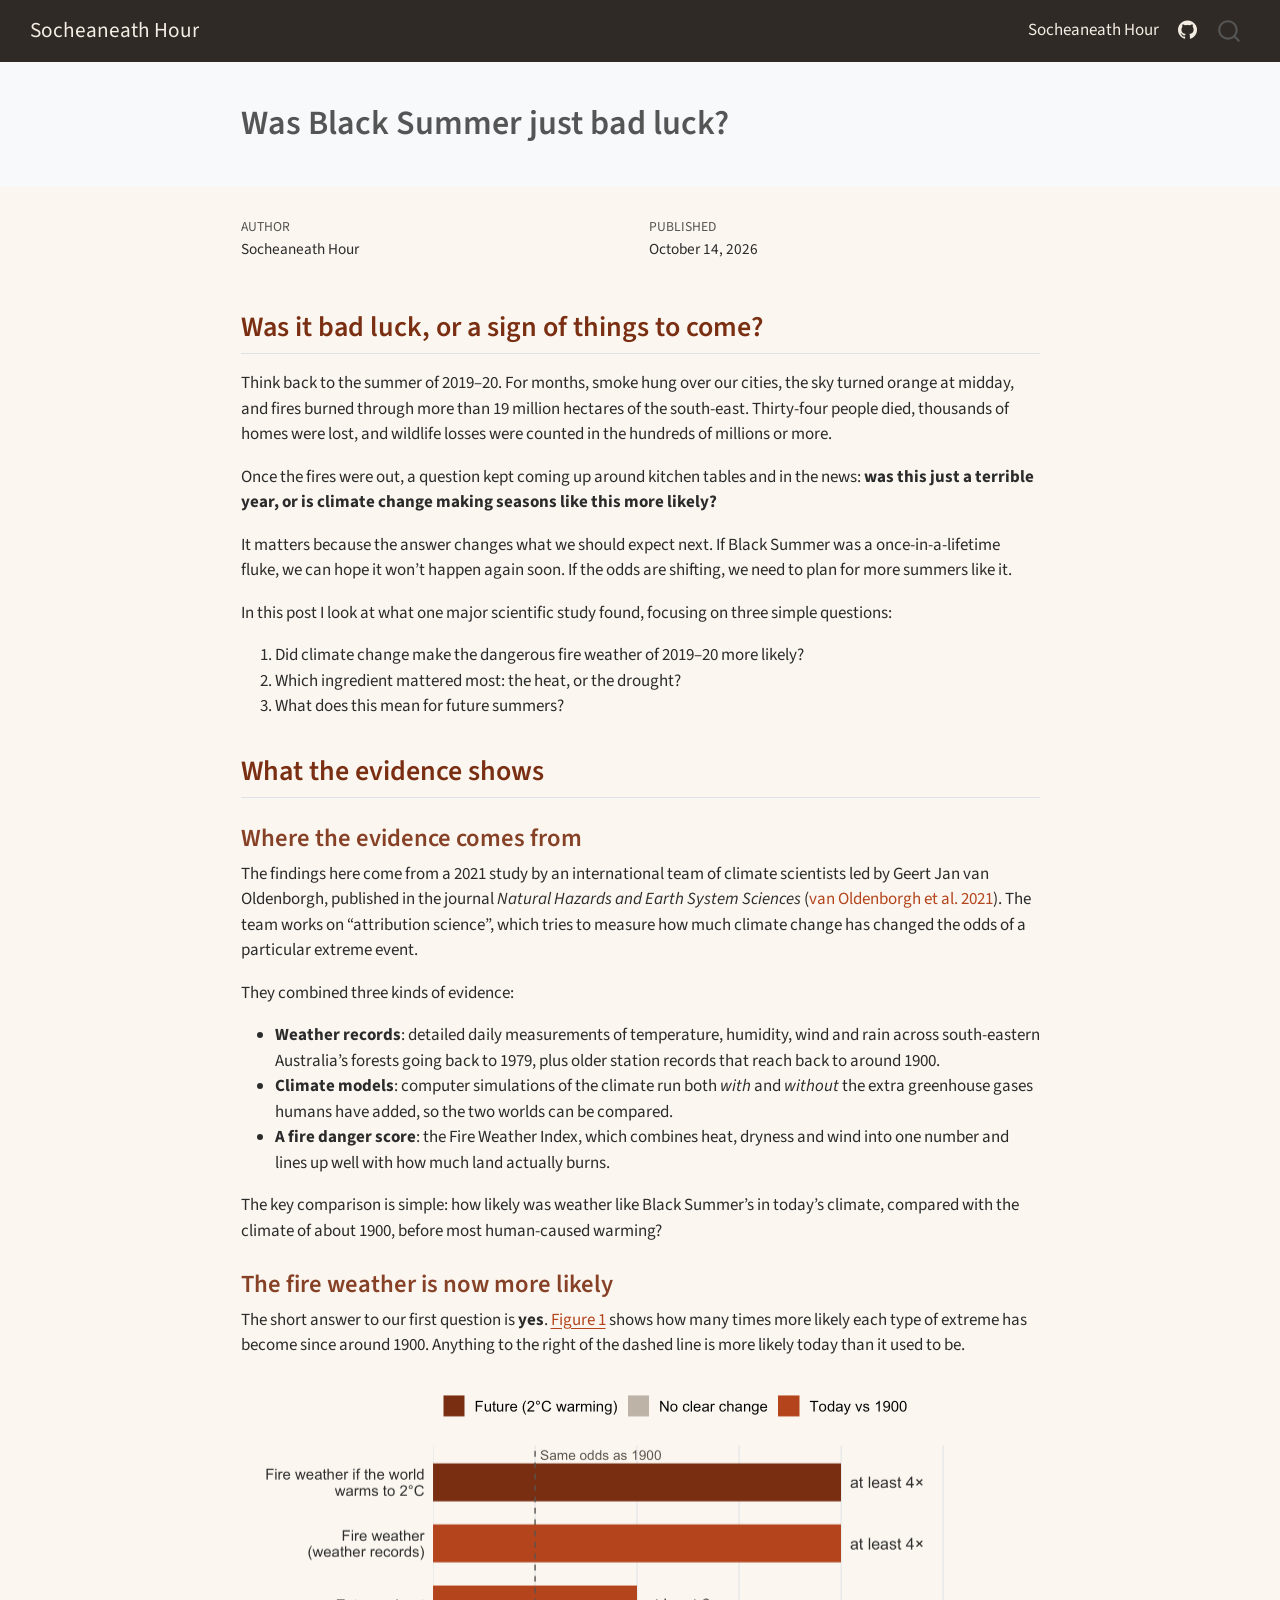
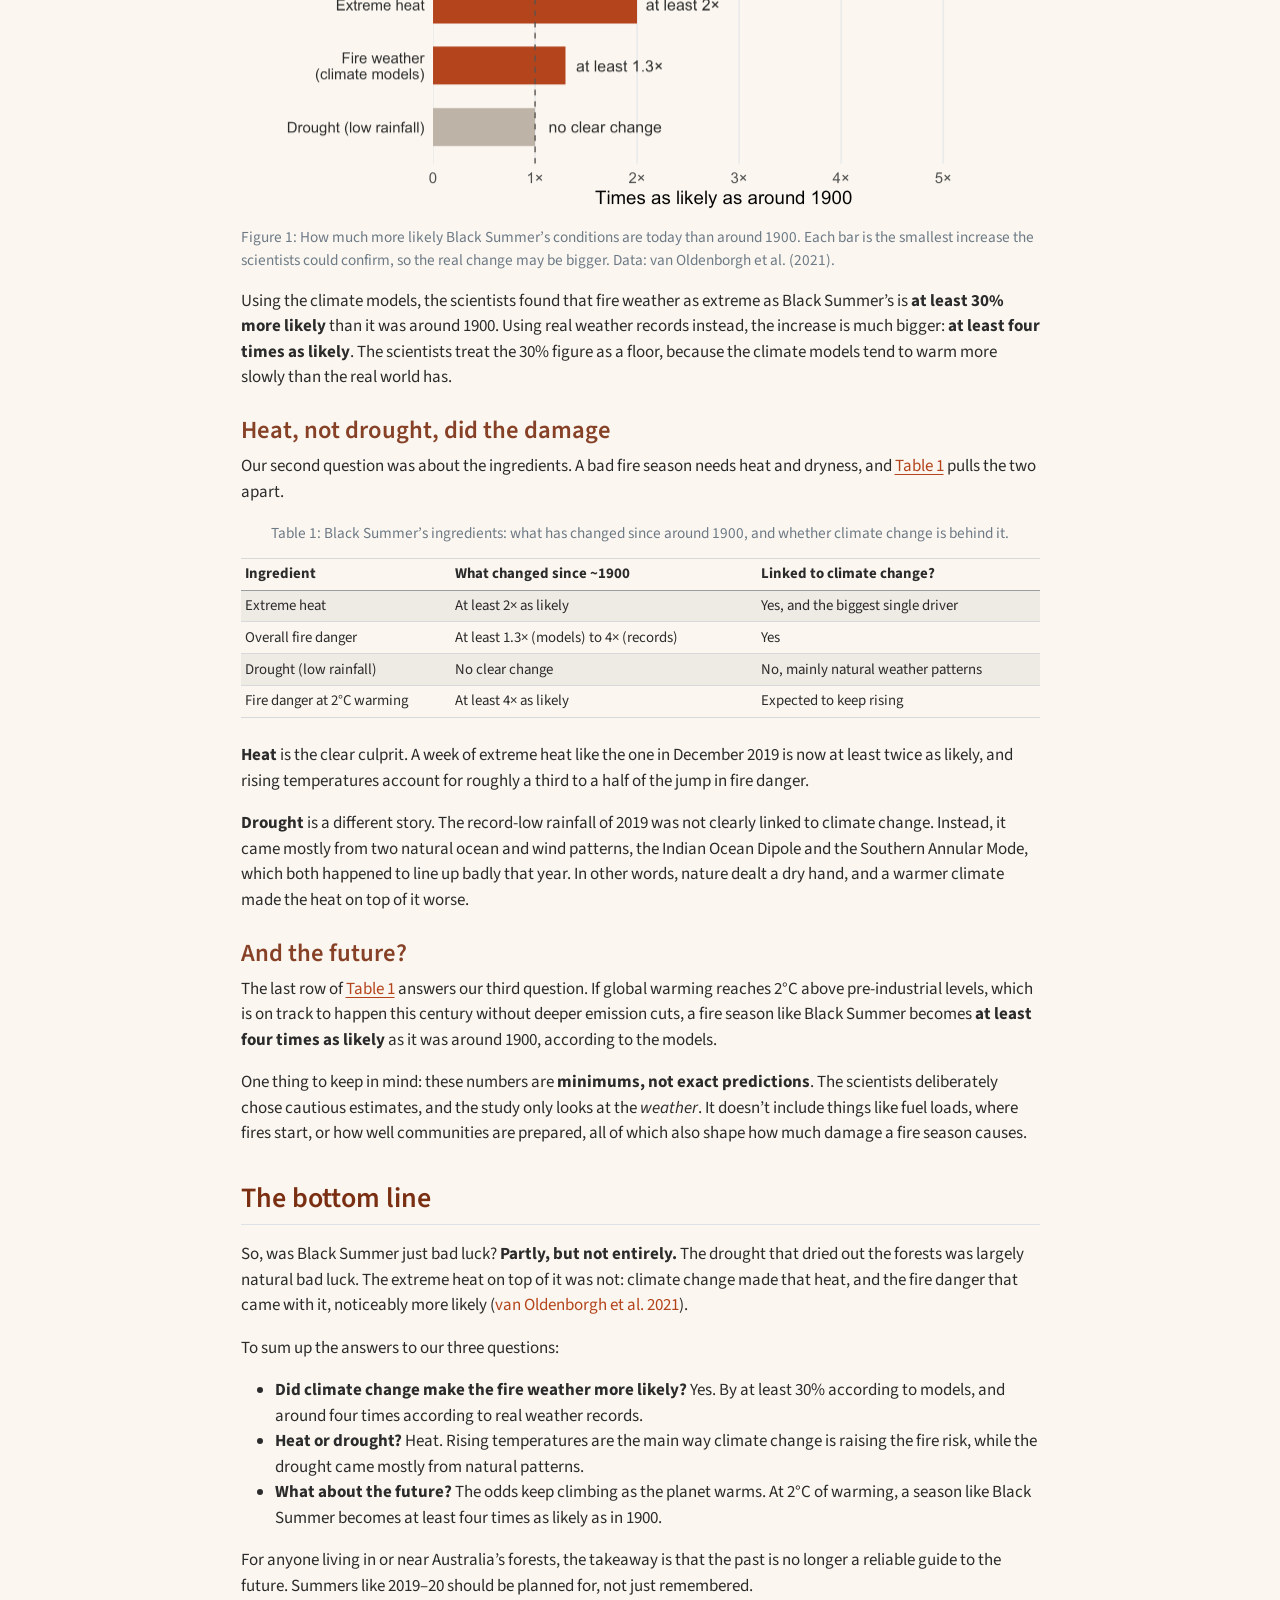
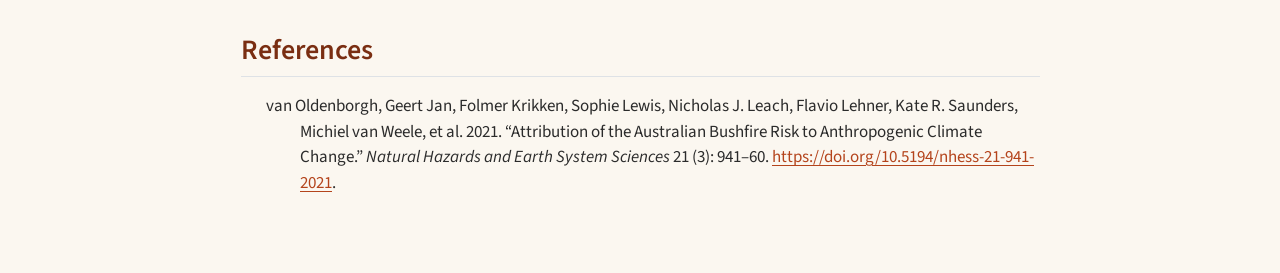
==== docs/posts/black_summer/index.html @ 647adbb6 "Add blog post, about page, theming and rendered site" ====
<!DOCTYPE html>
<html xmlns="http://www.w3.org/1999/xhtml" lang="en" xml:lang="en"><head>

<meta charset="utf-8">
<meta name="generator" content="quarto-1.6.42">

<meta name="viewport" content="width=device-width, initial-scale=1.0, user-scalable=yes">

<meta name="author" content="Socheaneath Hour">
<meta name="dcterms.date" content="2026-10-14">

<title>Was Black Summer just bad luck? – Socheaneath Hour</title>
<style>
code{white-space: pre-wrap;}
span.smallcaps{font-variant: small-caps;}
div.columns{display: flex; gap: min(4vw, 1.5em);}
div.column{flex: auto; overflow-x: auto;}
div.hanging-indent{margin-left: 1.5em; text-indent: -1.5em;}
ul.task-list{list-style: none;}
ul.task-list li input[type="checkbox"] {
  width: 0.8em;
  margin: 0 0.8em 0.2em -1em; /* quarto-specific, see https://github.com/quarto-dev/quarto-cli/issues/4556 */ 
  vertical-align: middle;
}
/* CSS for citations */
div.csl-bib-body { }
div.csl-entry {
  clear: both;
  margin-bottom: 0em;
}
.hanging-indent div.csl-entry {
  margin-left:2em;
  text-indent:-2em;
}
div.csl-left-margin {
  min-width:2em;
  float:left;
}
div.csl-right-inline {
  margin-left:2em;
  padding-left:1em;
}
div.csl-indent {
  margin-left: 2em;
}</style>


<script src="../../site_libs/quarto-nav/quarto-nav.js"></script>
<script src="../../site_libs/quarto-nav/headroom.min.js"></script>
<script src="../../site_libs/clipboard/clipboard.min.js"></script>
<script src="../../site_libs/quarto-search/autocomplete.umd.js"></script>
<script src="../../site_libs/quarto-search/fuse.min.js"></script>
<script src="../../site_libs/quarto-search/quarto-search.js"></script>
<meta name="quarto:offset" content="../../">
<script src="../../site_libs/quarto-html/quarto.js"></script>
<script src="../../site_libs/quarto-html/popper.min.js"></script>
<script src="../../site_libs/quarto-html/tippy.umd.min.js"></script>
<script src="../../site_libs/quarto-html/anchor.min.js"></script>
<link href="../../site_libs/quarto-html/tippy.css" rel="stylesheet">
<link href="../../site_libs/quarto-html/quarto-syntax-highlighting-2f5df379a58b258e96c21c0638c20c03.css" rel="stylesheet" id="quarto-text-highlighting-styles">
<script src="../../site_libs/bootstrap/bootstrap.min.js"></script>
<link href="../../site_libs/bootstrap/bootstrap-icons.css" rel="stylesheet">
<link href="../../site_libs/bootstrap/bootstrap-6bd9cfa162949bde0a231f530c97869d.min.css" rel="stylesheet" append-hash="true" id="quarto-bootstrap" data-mode="light">
<script id="quarto-search-options" type="application/json">{
  "location": "navbar",
  "copy-button": false,
  "collapse-after": 3,
  "panel-placement": "end",
  "type": "overlay",
  "limit": 50,
  "keyboard-shortcut": [
    "f",
    "/",
    "s"
  ],
  "show-item-context": false,
  "language": {
    "search-no-results-text": "No results",
    "search-matching-documents-text": "matching documents",
    "search-copy-link-title": "Copy link to search",
    "search-hide-matches-text": "Hide additional matches",
    "search-more-match-text": "more match in this document",
    "search-more-matches-text": "more matches in this document",
    "search-clear-button-title": "Clear",
    "search-text-placeholder": "",
    "search-detached-cancel-button-title": "Cancel",
    "search-submit-button-title": "Submit",
    "search-label": "Search"
  }
}</script>


<link rel="stylesheet" href="../../styles.css">
</head>

<body class="nav-fixed fullcontent">

<div id="quarto-search-results"></div>
  <header id="quarto-header" class="headroom fixed-top quarto-banner">
    <nav class="navbar navbar-expand-lg " data-bs-theme="dark">
      <div class="navbar-container container-fluid">
      <div class="navbar-brand-container mx-auto">
    <a class="navbar-brand" href="../../index.html">
    <span class="navbar-title">Socheaneath Hour</span>
    </a>
  </div>
            <div id="quarto-search" class="" title="Search"></div>
          <button class="navbar-toggler" type="button" data-bs-toggle="collapse" data-bs-target="#navbarCollapse" aria-controls="navbarCollapse" role="menu" aria-expanded="false" aria-label="Toggle navigation" onclick="if (window.quartoToggleHeadroom) { window.quartoToggleHeadroom(); }">
  <span class="navbar-toggler-icon"></span>
</button>
          <div class="collapse navbar-collapse" id="navbarCollapse">
            <ul class="navbar-nav navbar-nav-scroll ms-auto">
  <li class="nav-item">
    <a class="nav-link" href="../../about.html"> 
<span class="menu-text">Socheaneath Hour</span></a>
  </li>  
  <li class="nav-item compact">
    <a class="nav-link" href="https://github.com/shou0031-arch"> <i class="bi bi-github" role="img">
</i> 
<span class="menu-text"></span></a>
  </li>  
</ul>
          </div> <!-- /navcollapse -->
            <div class="quarto-navbar-tools">
</div>
      </div> <!-- /container-fluid -->
    </nav>
</header>
<!-- content -->
<header id="title-block-header" class="quarto-title-block default page-columns page-full">
  <div class="quarto-title-banner page-columns page-full">
    <div class="quarto-title column-body">
      <h1 class="title">Was Black Summer just bad luck?</h1>
                      </div>
  </div>
    
  
  <div class="quarto-title-meta">

      <div>
      <div class="quarto-title-meta-heading">Author</div>
      <div class="quarto-title-meta-contents">
               <p>Socheaneath Hour </p>
            </div>
    </div>
      
      <div>
      <div class="quarto-title-meta-heading">Published</div>
      <div class="quarto-title-meta-contents">
        <p class="date">October 14, 2026</p>
      </div>
    </div>
    
      
    </div>
    
  
  </header><div id="quarto-content" class="quarto-container page-columns page-rows-contents page-layout-article page-navbar">
<!-- sidebar -->
<!-- margin-sidebar -->
    
<!-- main -->
<main class="content quarto-banner-title-block" id="quarto-document-content">





<section id="was-it-bad-luck-or-a-sign-of-things-to-come" class="level2">
<h2 class="anchored" data-anchor-id="was-it-bad-luck-or-a-sign-of-things-to-come">Was it bad luck, or a sign of things to come?</h2>
<p>Think back to the summer of 2019–20. For months, smoke hung over our cities, the sky turned orange at midday, and fires burned through more than 19 million hectares of the south-east. Thirty-four people died, thousands of homes were lost, and wildlife losses were counted in the hundreds of millions or more.</p>
<p>Once the fires were out, a question kept coming up around kitchen tables and in the news: <strong>was this just a terrible year, or is climate change making seasons like this more likely?</strong></p>
<p>It matters because the answer changes what we should expect next. If Black Summer was a once-in-a-lifetime fluke, we can hope it won’t happen again soon. If the odds are shifting, we need to plan for more summers like it.</p>
<p>In this post I look at what one major scientific study found, focusing on three simple questions:</p>
<ol type="1">
<li>Did climate change make the dangerous fire weather of 2019–20 more likely?</li>
<li>Which ingredient mattered most: the heat, or the drought?</li>
<li>What does this mean for future summers?</li>
</ol>
</section>
<section id="what-the-evidence-shows" class="level2">
<h2 class="anchored" data-anchor-id="what-the-evidence-shows">What the evidence shows</h2>
<section id="where-the-evidence-comes-from" class="level3">
<h3 class="anchored" data-anchor-id="where-the-evidence-comes-from">Where the evidence comes from</h3>
<p>The findings here come from a 2021 study by an international team of climate scientists led by Geert Jan van Oldenborgh, published in the journal <em>Natural Hazards and Earth System Sciences</em> <span class="citation" data-cites="vanoldenborgh2021">(<a href="#ref-vanoldenborgh2021" role="doc-biblioref">van Oldenborgh et al. 2021</a>)</span>. The team works on “attribution science”, which tries to measure how much climate change has changed the odds of a particular extreme event.</p>
<p>They combined three kinds of evidence:</p>
<ul>
<li><strong>Weather records</strong>: detailed daily measurements of temperature, humidity, wind and rain across south-eastern Australia’s forests going back to 1979, plus older station records that reach back to around 1900.</li>
<li><strong>Climate models</strong>: computer simulations of the climate run both <em>with</em> and <em>without</em> the extra greenhouse gases humans have added, so the two worlds can be compared.</li>
<li><strong>A fire danger score</strong>: the Fire Weather Index, which combines heat, dryness and wind into one number and lines up well with how much land actually burns.</li>
</ul>
<p>The key comparison is simple: how likely was weather like Black Summer’s in today’s climate, compared with the climate of about 1900, before most human-caused warming?</p>
</section>
<section id="the-fire-weather-is-now-more-likely" class="level3">
<h3 class="anchored" data-anchor-id="the-fire-weather-is-now-more-likely">The fire weather is now more likely</h3>
<p>The short answer to our first question is <strong>yes</strong>. <a href="#fig-likelihood" class="quarto-xref">Figure&nbsp;1</a> shows how many times more likely each type of extreme has become since around 1900. Anything to the right of the dashed line is more likely today than it used to be.</p>
<div class="cell">
<div class="cell-output-display">
<div id="fig-likelihood" class="quarto-float quarto-figure quarto-figure-center anchored" alt="Horizontal bar chart. Fire weather at 2 degrees of warming is at least 4 times as likely, fire weather from weather records at least 4 times, extreme heat at least 2 times, fire weather from climate models at least 1.3 times, and drought shows no clear change at 1 times.">
<figure class="quarto-float quarto-float-fig figure">
<div aria-describedby="fig-likelihood-caption-0ceaefa1-69ba-4598-a22c-09a6ac19f8ca">
<img src="index_files/figure-html/fig-likelihood-1.png" class="img-fluid figure-img" alt="Horizontal bar chart. Fire weather at 2 degrees of warming is at least 4 times as likely, fire weather from weather records at least 4 times, extreme heat at least 2 times, fire weather from climate models at least 1.3 times, and drought shows no clear change at 1 times." width="768">
</div>
<figcaption class="quarto-float-caption-bottom quarto-float-caption quarto-float-fig" id="fig-likelihood-caption-0ceaefa1-69ba-4598-a22c-09a6ac19f8ca">
Figure&nbsp;1: How much more likely Black Summer’s conditions are today than around 1900. Each bar is the smallest increase the scientists could confirm, so the real change may be bigger. Data: van Oldenborgh et al.&nbsp;(2021).
</figcaption>
</figure>
</div>
</div>
</div>
<p>Using the climate models, the scientists found that fire weather as extreme as Black Summer’s is <strong>at least 30% more likely</strong> than it was around 1900. Using real weather records instead, the increase is much bigger: <strong>at least four times as likely</strong>. The scientists treat the 30% figure as a floor, because the climate models tend to warm more slowly than the real world has.</p>
</section>
<section id="heat-not-drought-did-the-damage" class="level3">
<h3 class="anchored" data-anchor-id="heat-not-drought-did-the-damage">Heat, not drought, did the damage</h3>
<p>Our second question was about the ingredients. A bad fire season needs heat and dryness, and <a href="#tbl-ingredients" class="quarto-xref">Table&nbsp;1</a> pulls the two apart.</p>
<div class="cell">
<div id="tbl-ingredients" class="cell quarto-float quarto-figure quarto-figure-center anchored">
<figure class="quarto-float quarto-float-tbl figure">
<figcaption class="quarto-float-caption-top quarto-float-caption quarto-float-tbl" id="tbl-ingredients-caption-0ceaefa1-69ba-4598-a22c-09a6ac19f8ca">
Table&nbsp;1: Black Summer’s ingredients: what has changed since around 1900, and whether climate change is behind it.
</figcaption>
<div aria-describedby="tbl-ingredients-caption-0ceaefa1-69ba-4598-a22c-09a6ac19f8ca">
<div class="cell-output-display">
<table class="do-not-create-environment cell caption-top table table-sm table-striped small">
<colgroup>
<col style="width: 26%">
<col style="width: 38%">
<col style="width: 35%">
</colgroup>
<thead>
<tr class="header">
<th style="text-align: left;">Ingredient</th>
<th style="text-align: left;">What changed since ~1900</th>
<th style="text-align: left;">Linked to climate change?</th>
</tr>
</thead>
<tbody>
<tr class="odd">
<td style="text-align: left;">Extreme heat</td>
<td style="text-align: left;">At least 2× as likely</td>
<td style="text-align: left;">Yes, and the biggest single driver</td>
</tr>
<tr class="even">
<td style="text-align: left;">Overall fire danger</td>
<td style="text-align: left;">At least 1.3× (models) to 4× (records)</td>
<td style="text-align: left;">Yes</td>
</tr>
<tr class="odd">
<td style="text-align: left;">Drought (low rainfall)</td>
<td style="text-align: left;">No clear change</td>
<td style="text-align: left;">No, mainly natural weather patterns</td>
</tr>
<tr class="even">
<td style="text-align: left;">Fire danger at 2°C warming</td>
<td style="text-align: left;">At least 4× as likely</td>
<td style="text-align: left;">Expected to keep rising</td>
</tr>
</tbody>
</table>
</div>
</div>
</figure>
</div>
</div>
<p><strong>Heat</strong> is the clear culprit. A week of extreme heat like the one in December 2019 is now at least twice as likely, and rising temperatures account for roughly a third to a half of the jump in fire danger.</p>
<p><strong>Drought</strong> is a different story. The record-low rainfall of 2019 was not clearly linked to climate change. Instead, it came mostly from two natural ocean and wind patterns, the Indian Ocean Dipole and the Southern Annular Mode, which both happened to line up badly that year. In other words, nature dealt a dry hand, and a warmer climate made the heat on top of it worse.</p>
</section>
<section id="and-the-future" class="level3">
<h3 class="anchored" data-anchor-id="and-the-future">And the future?</h3>
<p>The last row of <a href="#tbl-ingredients" class="quarto-xref">Table&nbsp;1</a> answers our third question. If global warming reaches 2°C above pre-industrial levels, which is on track to happen this century without deeper emission cuts, a fire season like Black Summer becomes <strong>at least four times as likely</strong> as it was around 1900, according to the models.</p>
<p>One thing to keep in mind: these numbers are <strong>minimums, not exact predictions</strong>. The scientists deliberately chose cautious estimates, and the study only looks at the <em>weather</em>. It doesn’t include things like fuel loads, where fires start, or how well communities are prepared, all of which also shape how much damage a fire season causes.</p>
</section>
</section>
<section id="the-bottom-line" class="level2">
<h2 class="anchored" data-anchor-id="the-bottom-line">The bottom line</h2>
<p>So, was Black Summer just bad luck? <strong>Partly, but not entirely.</strong> The drought that dried out the forests was largely natural bad luck. The extreme heat on top of it was not: climate change made that heat, and the fire danger that came with it, noticeably more likely <span class="citation" data-cites="vanoldenborgh2021">(<a href="#ref-vanoldenborgh2021" role="doc-biblioref">van Oldenborgh et al. 2021</a>)</span>.</p>
<p>To sum up the answers to our three questions:</p>
<ul>
<li><strong>Did climate change make the fire weather more likely?</strong> Yes. By at least 30% according to models, and around four times according to real weather records.</li>
<li><strong>Heat or drought?</strong> Heat. Rising temperatures are the main way climate change is raising the fire risk, while the drought came mostly from natural patterns.</li>
<li><strong>What about the future?</strong> The odds keep climbing as the planet warms. At 2°C of warming, a season like Black Summer becomes at least four times as likely as in 1900.</li>
</ul>
<p>For anyone living in or near Australia’s forests, the takeaway is that the past is no longer a reliable guide to the future. Summers like 2019–20 should be planned for, not just remembered.</p>
</section>
<section id="references" class="level2">
<h2 class="anchored" data-anchor-id="references">References</h2>
<div id="refs" class="references csl-bib-body hanging-indent" data-entry-spacing="0" role="list">
<div id="ref-vanoldenborgh2021" class="csl-entry" role="listitem">
van Oldenborgh, Geert Jan, Folmer Krikken, Sophie Lewis, Nicholas J. Leach, Flavio Lehner, Kate R. Saunders, Michiel van Weele, et al. 2021. <span>“Attribution of the <span>Australian</span> Bushfire Risk to Anthropogenic Climate Change.”</span> <em>Natural Hazards and Earth System Sciences</em> 21 (3): 941–60. <a href="https://doi.org/10.5194/nhess-21-941-2021">https://doi.org/10.5194/nhess-21-941-2021</a>.
</div>
</div>


</section>

</main> <!-- /main -->
<script id="quarto-html-after-body" type="application/javascript">
window.document.addEventListener("DOMContentLoaded", function (event) {
  const toggleBodyColorMode = (bsSheetEl) => {
    const mode = bsSheetEl.getAttribute("data-mode");
    const bodyEl = window.document.querySelector("body");
    if (mode === "dark") {
      bodyEl.classList.add("quarto-dark");
      bodyEl.classList.remove("quarto-light");
    } else {
      bodyEl.classList.add("quarto-light");
      bodyEl.classList.remove("quarto-dark");
    }
  }
  const toggleBodyColorPrimary = () => {
    const bsSheetEl = window.document.querySelector("link#quarto-bootstrap");
    if (bsSheetEl) {
      toggleBodyColorMode(bsSheetEl);
    }
  }
  toggleBodyColorPrimary();  
  const icon = "";
  const anchorJS = new window.AnchorJS();
  anchorJS.options = {
    placement: 'right',
    icon: icon
  };
  anchorJS.add('.anchored');
  const isCodeAnnotation = (el) => {
    for (const clz of el.classList) {
      if (clz.startsWith('code-annotation-')) {                     
        return true;
      }
    }
    return false;
  }
  const onCopySuccess = function(e) {
    // button target
    const button = e.trigger;
    // don't keep focus
    button.blur();
    // flash "checked"
    button.classList.add('code-copy-button-checked');
    var currentTitle = button.getAttribute("title");
    button.setAttribute("title", "Copied!");
    let tooltip;
    if (window.bootstrap) {
      button.setAttribute("data-bs-toggle", "tooltip");
      button.setAttribute("data-bs-placement", "left");
      button.setAttribute("data-bs-title", "Copied!");
      tooltip = new bootstrap.Tooltip(button, 
        { trigger: "manual", 
          customClass: "code-copy-button-tooltip",
          offset: [0, -8]});
      tooltip.show();    
    }
    setTimeout(function() {
      if (tooltip) {
        tooltip.hide();
        button.removeAttribute("data-bs-title");
        button.removeAttribute("data-bs-toggle");
        button.removeAttribute("data-bs-placement");
      }
      button.setAttribute("title", currentTitle);
      button.classList.remove('code-copy-button-checked');
    }, 1000);
    // clear code selection
    e.clearSelection();
  }
  const getTextToCopy = function(trigger) {
      const codeEl = trigger.previousElementSibling.cloneNode(true);
      for (const childEl of codeEl.children) {
        if (isCodeAnnotation(childEl)) {
          childEl.remove();
        }
      }
      return codeEl.innerText;
  }
  const clipboard = new window.ClipboardJS('.code-copy-button:not([data-in-quarto-modal])', {
    text: getTextToCopy
  });
  clipboard.on('success', onCopySuccess);
  if (window.document.getElementById('quarto-embedded-source-code-modal')) {
    const clipboardModal = new window.ClipboardJS('.code-copy-button[data-in-quarto-modal]', {
      text: getTextToCopy,
      container: window.document.getElementById('quarto-embedded-source-code-modal')
    });
    clipboardModal.on('success', onCopySuccess);
  }
    var localhostRegex = new RegExp(/^(?:http|https):\/\/localhost\:?[0-9]*\//);
    var mailtoRegex = new RegExp(/^mailto:/);
      var filterRegex = new RegExp('/' + window.location.host + '/');
    var isInternal = (href) => {
        return filterRegex.test(href) || localhostRegex.test(href) || mailtoRegex.test(href);
    }
    // Inspect non-navigation links and adorn them if external
 	var links = window.document.querySelectorAll('a[href]:not(.nav-link):not(.navbar-brand):not(.toc-action):not(.sidebar-link):not(.sidebar-item-toggle):not(.pagination-link):not(.no-external):not([aria-hidden]):not(.dropdown-item):not(.quarto-navigation-tool):not(.about-link)');
    for (var i=0; i<links.length; i++) {
      const link = links[i];
      if (!isInternal(link.href)) {
        // undo the damage that might have been done by quarto-nav.js in the case of
        // links that we want to consider external
        if (link.dataset.originalHref !== undefined) {
          link.href = link.dataset.originalHref;
        }
      }
    }
  function tippyHover(el, contentFn, onTriggerFn, onUntriggerFn) {
    const config = {
      allowHTML: true,
      maxWidth: 500,
      delay: 100,
      arrow: false,
      appendTo: function(el) {
          return el.parentElement;
      },
      interactive: true,
      interactiveBorder: 10,
      theme: 'quarto',
      placement: 'bottom-start',
    };
    if (contentFn) {
      config.content = contentFn;
    }
    if (onTriggerFn) {
      config.onTrigger = onTriggerFn;
    }
    if (onUntriggerFn) {
      config.onUntrigger = onUntriggerFn;
    }
    window.tippy(el, config); 
  }
  const noterefs = window.document.querySelectorAll('a[role="doc-noteref"]');
  for (var i=0; i<noterefs.length; i++) {
    const ref = noterefs[i];
    tippyHover(ref, function() {
      // use id or data attribute instead here
      let href = ref.getAttribute('data-footnote-href') || ref.getAttribute('href');
      try { href = new URL(href).hash; } catch {}
      const id = href.replace(/^#\/?/, "");
      const note = window.document.getElementById(id);
      if (note) {
        return note.innerHTML;
      } else {
        return "";
      }
    });
  }
  const xrefs = window.document.querySelectorAll('a.quarto-xref');
  const processXRef = (id, note) => {
    // Strip column container classes
    const stripColumnClz = (el) => {
      el.classList.remove("page-full", "page-columns");
      if (el.children) {
        for (const child of el.children) {
          stripColumnClz(child);
        }
      }
    }
    stripColumnClz(note)
    if (id === null || id.startsWith('sec-')) {
      // Special case sections, only their first couple elements
      const container = document.createElement("div");
      if (note.children && note.children.length > 2) {
        container.appendChild(note.children[0].cloneNode(true));
        for (let i = 1; i < note.children.length; i++) {
          const child = note.children[i];
          if (child.tagName === "P" && child.innerText === "") {
            continue;
          } else {
            container.appendChild(child.cloneNode(true));
            break;
          }
        }
        if (window.Quarto?.typesetMath) {
          window.Quarto.typesetMath(container);
        }
        return container.innerHTML
      } else {
        if (window.Quarto?.typesetMath) {
          window.Quarto.typesetMath(note);
        }
        return note.innerHTML;
      }
    } else {
      // Remove any anchor links if they are present
      const anchorLink = note.querySelector('a.anchorjs-link');
      if (anchorLink) {
        anchorLink.remove();
      }
      if (window.Quarto?.typesetMath) {
        window.Quarto.typesetMath(note);
      }
      if (note.classList.contains("callout")) {
        return note.outerHTML;
      } else {
        return note.innerHTML;
      }
    }
  }
  for (var i=0; i<xrefs.length; i++) {
    const xref = xrefs[i];
    tippyHover(xref, undefined, function(instance) {
      instance.disable();
      let url = xref.getAttribute('href');
      let hash = undefined; 
      if (url.startsWith('#')) {
        hash = url;
      } else {
        try { hash = new URL(url).hash; } catch {}
      }
      if (hash) {
        const id = hash.replace(/^#\/?/, "");
        const note = window.document.getElementById(id);
        if (note !== null) {
          try {
            const html = processXRef(id, note.cloneNode(true));
            instance.setContent(html);
          } finally {
            instance.enable();
            instance.show();
          }
        } else {
          // See if we can fetch this
          fetch(url.split('#')[0])
          .then(res => res.text())
          .then(html => {
            const parser = new DOMParser();
            const htmlDoc = parser.parseFromString(html, "text/html");
            const note = htmlDoc.getElementById(id);
            if (note !== null) {
              const html = processXRef(id, note);
              instance.setContent(html);
            } 
          }).finally(() => {
            instance.enable();
            instance.show();
          });
        }
      } else {
        // See if we can fetch a full url (with no hash to target)
        // This is a special case and we should probably do some content thinning / targeting
        fetch(url)
        .then(res => res.text())
        .then(html => {
          const parser = new DOMParser();
          const htmlDoc = parser.parseFromString(html, "text/html");
          const note = htmlDoc.querySelector('main.content');
          if (note !== null) {
            // This should only happen for chapter cross references
            // (since there is no id in the URL)
            // remove the first header
            if (note.children.length > 0 && note.children[0].tagName === "HEADER") {
              note.children[0].remove();
            }
            const html = processXRef(null, note);
            instance.setContent(html);
          } 
        }).finally(() => {
          instance.enable();
          instance.show();
        });
      }
    }, function(instance) {
    });
  }
      let selectedAnnoteEl;
      const selectorForAnnotation = ( cell, annotation) => {
        let cellAttr = 'data-code-cell="' + cell + '"';
        let lineAttr = 'data-code-annotation="' +  annotation + '"';
        const selector = 'span[' + cellAttr + '][' + lineAttr + ']';
        return selector;
      }
      const selectCodeLines = (annoteEl) => {
        const doc = window.document;
        const targetCell = annoteEl.getAttribute("data-target-cell");
        const targetAnnotation = annoteEl.getAttribute("data-target-annotation");
        const annoteSpan = window.document.querySelector(selectorForAnnotation(targetCell, targetAnnotation));
        const lines = annoteSpan.getAttribute("data-code-lines").split(",");
        const lineIds = lines.map((line) => {
          return targetCell + "-" + line;
        })
        let top = null;
        let height = null;
        let parent = null;
        if (lineIds.length > 0) {
            //compute the position of the single el (top and bottom and make a div)
            const el = window.document.getElementById(lineIds[0]);
            top = el.offsetTop;
            height = el.offsetHeight;
            parent = el.parentElement.parentElement;
          if (lineIds.length > 1) {
            const lastEl = window.document.getElementById(lineIds[lineIds.length - 1]);
            const bottom = lastEl.offsetTop + lastEl.offsetHeight;
            height = bottom - top;
          }
          if (top !== null && height !== null && parent !== null) {
            // cook up a div (if necessary) and position it 
            let div = window.document.getElementById("code-annotation-line-highlight");
            if (div === null) {
              div = window.document.createElement("div");
              div.setAttribute("id", "code-annotation-line-highlight");
              div.style.position = 'absolute';
              parent.appendChild(div);
            }
            div.style.top = top - 2 + "px";
            div.style.height = height + 4 + "px";
            div.style.left = 0;
            let gutterDiv = window.document.getElementById("code-annotation-line-highlight-gutter");
            if (gutterDiv === null) {
              gutterDiv = window.document.createElement("div");
              gutterDiv.setAttribute("id", "code-annotation-line-highlight-gutter");
              gutterDiv.style.position = 'absolute';
              const codeCell = window.document.getElementById(targetCell);
              const gutter = codeCell.querySelector('.code-annotation-gutter');
              gutter.appendChild(gutterDiv);
            }
            gutterDiv.style.top = top - 2 + "px";
            gutterDiv.style.height = height + 4 + "px";
          }
          selectedAnnoteEl = annoteEl;
        }
      };
      const unselectCodeLines = () => {
        const elementsIds = ["code-annotation-line-highlight", "code-annotation-line-highlight-gutter"];
        elementsIds.forEach((elId) => {
          const div = window.document.getElementById(elId);
          if (div) {
            div.remove();
          }
        });
        selectedAnnoteEl = undefined;
      };
        // Handle positioning of the toggle
    window.addEventListener(
      "resize",
      throttle(() => {
        elRect = undefined;
        if (selectedAnnoteEl) {
          selectCodeLines(selectedAnnoteEl);
        }
      }, 10)
    );
    function throttle(fn, ms) {
    let throttle = false;
    let timer;
      return (...args) => {
        if(!throttle) { // first call gets through
            fn.apply(this, args);
            throttle = true;
        } else { // all the others get throttled
            if(timer) clearTimeout(timer); // cancel #2
            timer = setTimeout(() => {
              fn.apply(this, args);
              timer = throttle = false;
            }, ms);
        }
      };
    }
      // Attach click handler to the DT
      const annoteDls = window.document.querySelectorAll('dt[data-target-cell]');
      for (const annoteDlNode of annoteDls) {
        annoteDlNode.addEventListener('click', (event) => {
          const clickedEl = event.target;
          if (clickedEl !== selectedAnnoteEl) {
            unselectCodeLines();
            const activeEl = window.document.querySelector('dt[data-target-cell].code-annotation-active');
            if (activeEl) {
              activeEl.classList.remove('code-annotation-active');
            }
            selectCodeLines(clickedEl);
            clickedEl.classList.add('code-annotation-active');
          } else {
            // Unselect the line
            unselectCodeLines();
            clickedEl.classList.remove('code-annotation-active');
          }
        });
      }
  const findCites = (el) => {
    const parentEl = el.parentElement;
    if (parentEl) {
      const cites = parentEl.dataset.cites;
      if (cites) {
        return {
          el,
          cites: cites.split(' ')
        };
      } else {
        return findCites(el.parentElement)
      }
    } else {
      return undefined;
    }
  };
  var bibliorefs = window.document.querySelectorAll('a[role="doc-biblioref"]');
  for (var i=0; i<bibliorefs.length; i++) {
    const ref = bibliorefs[i];
    const citeInfo = findCites(ref);
    if (citeInfo) {
      tippyHover(citeInfo.el, function() {
        var popup = window.document.createElement('div');
        citeInfo.cites.forEach(function(cite) {
          var citeDiv = window.document.createElement('div');
          citeDiv.classList.add('hanging-indent');
          citeDiv.classList.add('csl-entry');
          var biblioDiv = window.document.getElementById('ref-' + cite);
          if (biblioDiv) {
            citeDiv.innerHTML = biblioDiv.innerHTML;
          }
          popup.appendChild(citeDiv);
        });
        return popup.innerHTML;
      });
    }
  }
});
</script>
</div> <!-- /content -->




</body></html>
---- docs/site_libs/quarto-html/tippy.css ----
.tippy-box[data-animation=fade][data-state=hidden]{opacity:0}[data-tippy-root]{max-width:calc(100vw - 10px)}.tippy-box{position:relative;background-color:#333;color:#fff;border-radius:4px;font-size:14px;line-height:1.4;white-space:normal;outline:0;transition-property:transform,visibility,opacity}.tippy-box[data-placement^=top]>.tippy-arrow{bottom:0}.tippy-box[data-placement^=top]>.tippy-arrow:before{bottom:-7px;left:0;border-width:8px 8px 0;border-top-color:initial;transform-origin:center top}.tippy-box[data-placement^=bottom]>.tippy-arrow{top:0}.tippy-box[data-placement^=bottom]>.tippy-arrow:before{top:-7px;left:0;border-width:0 8px 8px;border-bottom-color:initial;transform-origin:center bottom}.tippy-box[data-placement^=left]>.tippy-arrow{right:0}.tippy-box[data-placement^=left]>.tippy-arrow:before{border-width:8px 0 8px 8px;border-left-color:initial;right:-7px;transform-origin:center left}.tippy-box[data-placement^=right]>.tippy-arrow{left:0}.tippy-box[data-placement^=right]>.tippy-arrow:before{left:-7px;border-width:8px 8px 8px 0;border-right-color:initial;transform-origin:center right}.tippy-box[data-inertia][data-state=visible]{transition-timing-function:cubic-bezier(.54,1.5,.38,1.11)}.tippy-arrow{width:16px;height:16px;color:#333}.tippy-arrow:before{content:"";position:absolute;border-color:transparent;border-style:solid}.tippy-content{position:relative;padding:5px 9px;z-index:1}
---- docs/site_libs/quarto-html/quarto-syntax-highlighting-2f5df379a58b258e96c21c0638c20c03.css ----
/* quarto syntax highlight colors */
:root {
  --quarto-hl-ot-color: #003B4F;
  --quarto-hl-at-color: #657422;
  --quarto-hl-ss-color: #20794D;
  --quarto-hl-an-color: #5E5E5E;
  --quarto-hl-fu-color: #4758AB;
  --quarto-hl-st-color: #20794D;
  --quarto-hl-cf-color: #003B4F;
  --quarto-hl-op-color: #5E5E5E;
  --quarto-hl-er-color: #AD0000;
  --quarto-hl-bn-color: #AD0000;
  --quarto-hl-al-color: #AD0000;
  --quarto-hl-va-color: #111111;
  --quarto-hl-bu-color: inherit;
  --quarto-hl-ex-color: inherit;
  --quarto-hl-pp-color: #AD0000;
  --quarto-hl-in-color: #5E5E5E;
  --quarto-hl-vs-color: #20794D;
  --quarto-hl-wa-color: #5E5E5E;
  --quarto-hl-do-color: #5E5E5E;
  --quarto-hl-im-color: #00769E;
  --quarto-hl-ch-color: #20794D;
  --quarto-hl-dt-color: #AD0000;
  --quarto-hl-fl-color: #AD0000;
  --quarto-hl-co-color: #5E5E5E;
  --quarto-hl-cv-color: #5E5E5E;
  --quarto-hl-cn-color: #8f5902;
  --quarto-hl-sc-color: #5E5E5E;
  --quarto-hl-dv-color: #AD0000;
  --quarto-hl-kw-color: #003B4F;
}

/* other quarto variables */
:root {
  --quarto-font-monospace: SFMono-Regular, Menlo, Monaco, Consolas, "Liberation Mono", "Courier New", monospace;
}

pre > code.sourceCode > span {
  color: #003B4F;
}

code span {
  color: #003B4F;
}

code.sourceCode > span {
  color: #003B4F;
}

div.sourceCode,
div.sourceCode pre.sourceCode {
  color: #003B4F;
}

code span.ot {
  color: #003B4F;
  font-style: inherit;
}

code span.at {
  color: #657422;
  font-style: inherit;
}

code span.ss {
  color: #20794D;
  font-style: inherit;
}

code span.an {
  color: #5E5E5E;
  font-style: inherit;
}

code span.fu {
  color: #4758AB;
  font-style: inherit;
}

code span.st {
  color: #20794D;
  font-style: inherit;
}

code span.cf {
  color: #003B4F;
  font-weight: bold;
  font-style: inherit;
}

code span.op {
  color: #5E5E5E;
  font-style: inherit;
}

code span.er {
  color: #AD0000;
  font-style: inherit;
}

code span.bn {
  color: #AD0000;
  font-style: inherit;
}

code span.al {
  color: #AD0000;
  font-style: inherit;
}

code span.va {
  color: #111111;
  font-style: inherit;
}

code span.bu {
  font-style: inherit;
}

code span.ex {
  font-style: inherit;
}

code span.pp {
  color: #AD0000;
  font-style: inherit;
}

code span.in {
  color: #5E5E5E;
  font-style: inherit;
}

code span.vs {
  color: #20794D;
  font-style: inherit;
}

code span.wa {
  color: #5E5E5E;
  font-style: italic;
}

code span.do {
  color: #5E5E5E;
  font-style: italic;
}

code span.im {
  color: #00769E;
  font-style: inherit;
}

code span.ch {
  color: #20794D;
  font-style: inherit;
}

code span.dt {
  color: #AD0000;
  font-style: inherit;
}

code span.fl {
  color: #AD0000;
  font-style: inherit;
}

code span.co {
  color: #5E5E5E;
  font-style: inherit;
}

code span.cv {
  color: #5E5E5E;
  font-style: italic;
}

code span.cn {
  color: #8f5902;
  font-style: inherit;
}

code span.sc {
  color: #5E5E5E;
  font-style: inherit;
}

code span.dv {
  color: #AD0000;
  font-style: inherit;
}

code span.kw {
  color: #003B4F;
  font-weight: bold;
  font-style: inherit;
}

.prevent-inlining {
  content: "</";
}

/*# sourceMappingURL=35eb38a806ee71ea6d2563be2308c832.css.map */
---- docs/styles.css ----
/* Custom theming */

/* Background colours */
body {
  background-color: #FBF7F0;
  color: #2B2B2B;
}

.navbar {
  background-color: #2F2A26 !important;
}

/* Heading font colours */
h1, h2, h3, h4, h5, h6,
.title {
  color: #7A2E12;
}

/* Link colour */
a {
  color: #B4441C;
}

.navbar .navbar-title,
.navbar .nav-link,
.navbar .bi {
  color: #F4EDE3 !important;
}
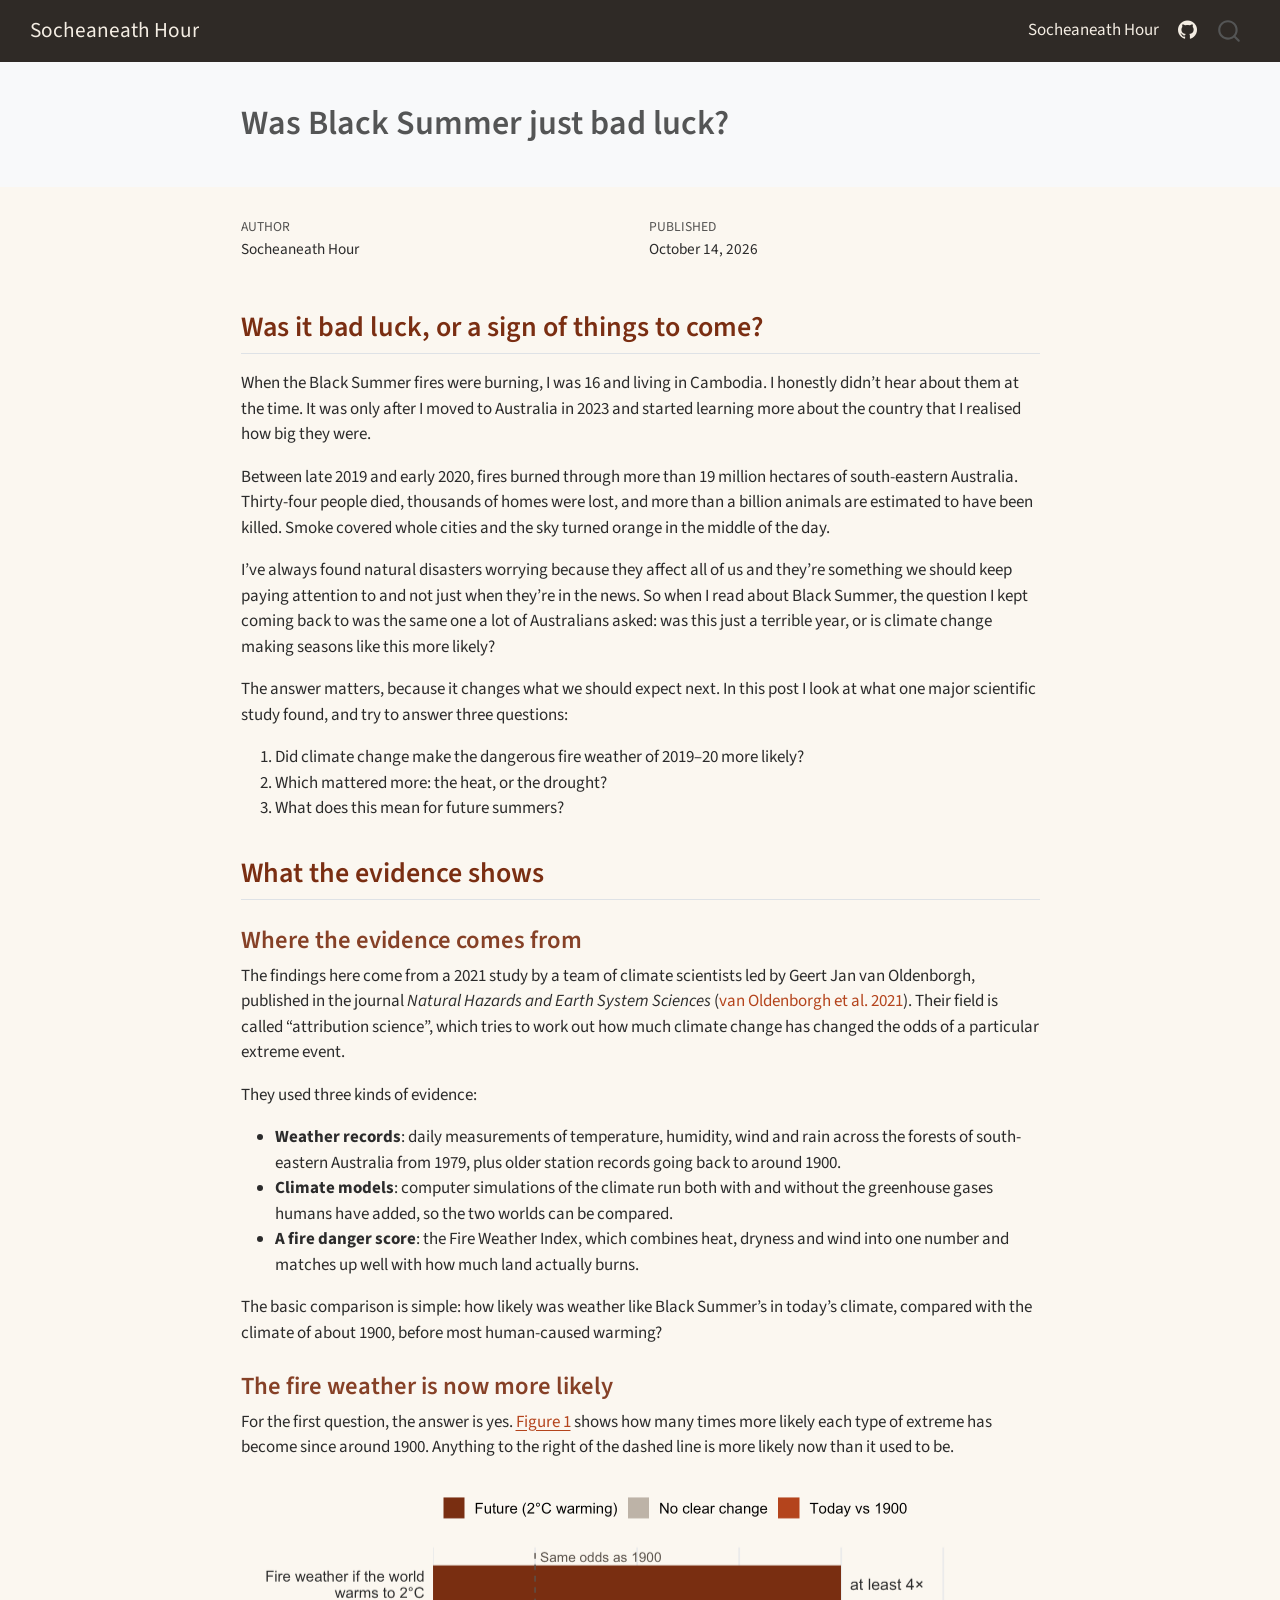
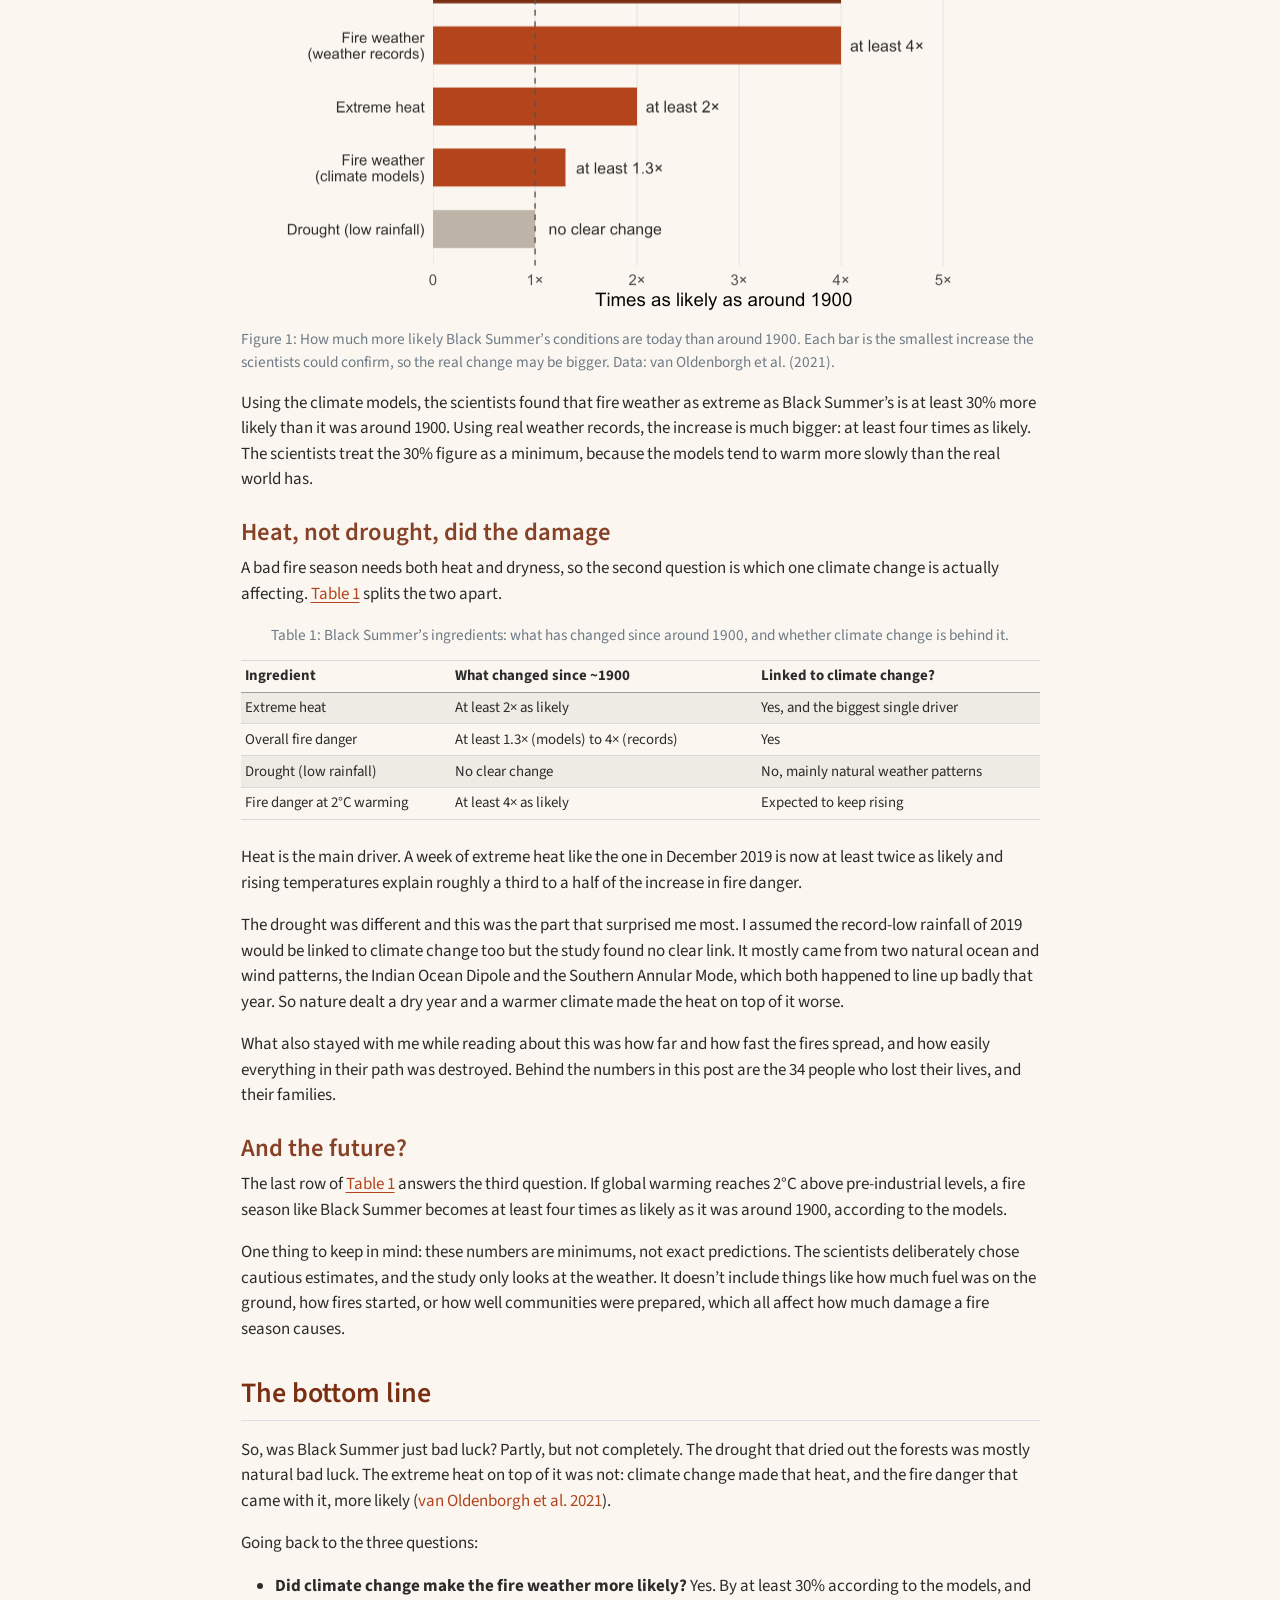
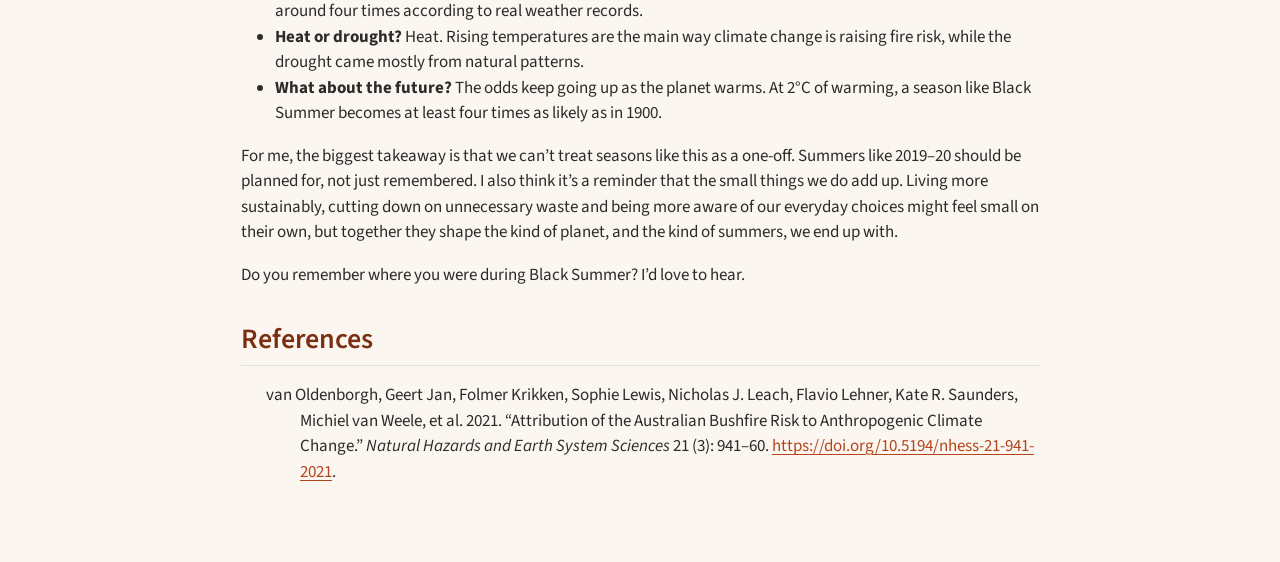
==== commit 48a094cc: "Render updated blog post" ====
--- a/docs/posts/black_summer/index.html
+++ b/docs/posts/black_summer/index.html
@@ -168,13 +168,13 @@
 
 <section id="was-it-bad-luck-or-a-sign-of-things-to-come" class="level2">
 <h2 class="anchored" data-anchor-id="was-it-bad-luck-or-a-sign-of-things-to-come">Was it bad luck, or a sign of things to come?</h2>
-<p>Think back to the summer of 2019–20. For months, smoke hung over our cities, the sky turned orange at midday, and fires burned through more than 19 million hectares of the south-east. Thirty-four people died, thousands of homes were lost, and wildlife losses were counted in the hundreds of millions or more.</p>
-<p>Once the fires were out, a question kept coming up around kitchen tables and in the news: <strong>was this just a terrible year, or is climate change making seasons like this more likely?</strong></p>
-<p>It matters because the answer changes what we should expect next. If Black Summer was a once-in-a-lifetime fluke, we can hope it won’t happen again soon. If the odds are shifting, we need to plan for more summers like it.</p>
-<p>In this post I look at what one major scientific study found, focusing on three simple questions:</p>
+<p>When the Black Summer fires were burning, I was 16 and living in Cambodia. I honestly didn’t hear about them at the time. It was only after I moved to Australia in 2023 and started learning more about the country that I realised how big they were.</p>
+<p>Between late 2019 and early 2020, fires burned through more than 19 million hectares of south-eastern Australia. Thirty-four people died, thousands of homes were lost, and more than a billion animals are estimated to have been killed. Smoke covered whole cities and the sky turned orange in the middle of the day.</p>
+<p>I’ve always found natural disasters worrying because they affect all of us and they’re something we should keep paying attention to and not just when they’re in the news. So when I read about Black Summer, the question I kept coming back to was the same one a lot of Australians asked: was this just a terrible year, or is climate change making seasons like this more likely?</p>
+<p>The answer matters, because it changes what we should expect next. In this post I look at what one major scientific study found, and try to answer three questions:</p>
 <ol type="1">
 <li>Did climate change make the dangerous fire weather of 2019–20 more likely?</li>
-<li>Which ingredient mattered most: the heat, or the drought?</li>
+<li>Which mattered more: the heat, or the drought?</li>
 <li>What does this mean for future summers?</li>
 </ol>
 </section>
@@ -182,18 +182,18 @@
 <h2 class="anchored" data-anchor-id="what-the-evidence-shows">What the evidence shows</h2>
 <section id="where-the-evidence-comes-from" class="level3">
 <h3 class="anchored" data-anchor-id="where-the-evidence-comes-from">Where the evidence comes from</h3>
-<p>The findings here come from a 2021 study by an international team of climate scientists led by Geert Jan van Oldenborgh, published in the journal <em>Natural Hazards and Earth System Sciences</em> <span class="citation" data-cites="vanoldenborgh2021">(<a href="#ref-vanoldenborgh2021" role="doc-biblioref">van Oldenborgh et al. 2021</a>)</span>. The team works on “attribution science”, which tries to measure how much climate change has changed the odds of a particular extreme event.</p>
-<p>They combined three kinds of evidence:</p>
+<p>The findings here come from a 2021 study by a team of climate scientists led by Geert Jan van Oldenborgh, published in the journal <em>Natural Hazards and Earth System Sciences</em> <span class="citation" data-cites="vanoldenborgh2021">(<a href="#ref-vanoldenborgh2021" role="doc-biblioref">van Oldenborgh et al. 2021</a>)</span>. Their field is called “attribution science”, which tries to work out how much climate change has changed the odds of a particular extreme event.</p>
+<p>They used three kinds of evidence:</p>
 <ul>
-<li><strong>Weather records</strong>: detailed daily measurements of temperature, humidity, wind and rain across south-eastern Australia’s forests going back to 1979, plus older station records that reach back to around 1900.</li>
-<li><strong>Climate models</strong>: computer simulations of the climate run both <em>with</em> and <em>without</em> the extra greenhouse gases humans have added, so the two worlds can be compared.</li>
-<li><strong>A fire danger score</strong>: the Fire Weather Index, which combines heat, dryness and wind into one number and lines up well with how much land actually burns.</li>
+<li><strong>Weather records</strong>: daily measurements of temperature, humidity, wind and rain across the forests of south-eastern Australia from 1979, plus older station records going back to around 1900.</li>
+<li><strong>Climate models</strong>: computer simulations of the climate run both with and without the greenhouse gases humans have added, so the two worlds can be compared.</li>
+<li><strong>A fire danger score</strong>: the Fire Weather Index, which combines heat, dryness and wind into one number and matches up well with how much land actually burns.</li>
 </ul>
-<p>The key comparison is simple: how likely was weather like Black Summer’s in today’s climate, compared with the climate of about 1900, before most human-caused warming?</p>
+<p>The basic comparison is simple: how likely was weather like Black Summer’s in today’s climate, compared with the climate of about 1900, before most human-caused warming?</p>
 </section>
 <section id="the-fire-weather-is-now-more-likely" class="level3">
 <h3 class="anchored" data-anchor-id="the-fire-weather-is-now-more-likely">The fire weather is now more likely</h3>
-<p>The short answer to our first question is <strong>yes</strong>. <a href="#fig-likelihood" class="quarto-xref">Figure&nbsp;1</a> shows how many times more likely each type of extreme has become since around 1900. Anything to the right of the dashed line is more likely today than it used to be.</p>
+<p>For the first question, the answer is yes. <a href="#fig-likelihood" class="quarto-xref">Figure&nbsp;1</a> shows how many times more likely each type of extreme has become since around 1900. Anything to the right of the dashed line is more likely now than it used to be.</p>
 <div class="cell">
 <div class="cell-output-display">
 <div id="fig-likelihood" class="quarto-float quarto-figure quarto-figure-center anchored" alt="Horizontal bar chart. Fire weather at 2 degrees of warming is at least 4 times as likely, fire weather from weather records at least 4 times, extreme heat at least 2 times, fire weather from climate models at least 1.3 times, and drought shows no clear change at 1 times.">
@@ -208,11 +208,11 @@
 </div>
 </div>
 </div>
-<p>Using the climate models, the scientists found that fire weather as extreme as Black Summer’s is <strong>at least 30% more likely</strong> than it was around 1900. Using real weather records instead, the increase is much bigger: <strong>at least four times as likely</strong>. The scientists treat the 30% figure as a floor, because the climate models tend to warm more slowly than the real world has.</p>
+<p>Using the climate models, the scientists found that fire weather as extreme as Black Summer’s is at least 30% more likely than it was around 1900. Using real weather records, the increase is much bigger: at least four times as likely. The scientists treat the 30% figure as a minimum, because the models tend to warm more slowly than the real world has.</p>
 </section>
 <section id="heat-not-drought-did-the-damage" class="level3">
 <h3 class="anchored" data-anchor-id="heat-not-drought-did-the-damage">Heat, not drought, did the damage</h3>
-<p>Our second question was about the ingredients. A bad fire season needs heat and dryness, and <a href="#tbl-ingredients" class="quarto-xref">Table&nbsp;1</a> pulls the two apart.</p>
+<p>A bad fire season needs both heat and dryness, so the second question is which one climate change is actually affecting. <a href="#tbl-ingredients" class="quarto-xref">Table&nbsp;1</a> splits the two apart.</p>
 <div class="cell">
 <div id="tbl-ingredients" class="cell quarto-float quarto-figure quarto-figure-center anchored">
 <figure class="quarto-float quarto-float-tbl figure">
@@ -262,25 +262,27 @@
 </figure>
 </div>
 </div>
-<p><strong>Heat</strong> is the clear culprit. A week of extreme heat like the one in December 2019 is now at least twice as likely, and rising temperatures account for roughly a third to a half of the jump in fire danger.</p>
-<p><strong>Drought</strong> is a different story. The record-low rainfall of 2019 was not clearly linked to climate change. Instead, it came mostly from two natural ocean and wind patterns, the Indian Ocean Dipole and the Southern Annular Mode, which both happened to line up badly that year. In other words, nature dealt a dry hand, and a warmer climate made the heat on top of it worse.</p>
+<p>Heat is the main driver. A week of extreme heat like the one in December 2019 is now at least twice as likely and rising temperatures explain roughly a third to a half of the increase in fire danger.</p>
+<p>The drought was different and this was the part that surprised me most. I assumed the record-low rainfall of 2019 would be linked to climate change too but the study found no clear link. It mostly came from two natural ocean and wind patterns, the Indian Ocean Dipole and the Southern Annular Mode, which both happened to line up badly that year. So nature dealt a dry year and a warmer climate made the heat on top of it worse.</p>
+<p>What also stayed with me while reading about this was how far and how fast the fires spread, and how easily everything in their path was destroyed. Behind the numbers in this post are the 34 people who lost their lives, and their families.</p>
 </section>
 <section id="and-the-future" class="level3">
 <h3 class="anchored" data-anchor-id="and-the-future">And the future?</h3>
-<p>The last row of <a href="#tbl-ingredients" class="quarto-xref">Table&nbsp;1</a> answers our third question. If global warming reaches 2°C above pre-industrial levels, which is on track to happen this century without deeper emission cuts, a fire season like Black Summer becomes <strong>at least four times as likely</strong> as it was around 1900, according to the models.</p>
-<p>One thing to keep in mind: these numbers are <strong>minimums, not exact predictions</strong>. The scientists deliberately chose cautious estimates, and the study only looks at the <em>weather</em>. It doesn’t include things like fuel loads, where fires start, or how well communities are prepared, all of which also shape how much damage a fire season causes.</p>
+<p>The last row of <a href="#tbl-ingredients" class="quarto-xref">Table&nbsp;1</a> answers the third question. If global warming reaches 2°C above pre-industrial levels, a fire season like Black Summer becomes at least four times as likely as it was around 1900, according to the models.</p>
+<p>One thing to keep in mind: these numbers are minimums, not exact predictions. The scientists deliberately chose cautious estimates, and the study only looks at the weather. It doesn’t include things like how much fuel was on the ground, how fires started, or how well communities were prepared, which all affect how much damage a fire season causes.</p>
 </section>
 </section>
 <section id="the-bottom-line" class="level2">
 <h2 class="anchored" data-anchor-id="the-bottom-line">The bottom line</h2>
-<p>So, was Black Summer just bad luck? <strong>Partly, but not entirely.</strong> The drought that dried out the forests was largely natural bad luck. The extreme heat on top of it was not: climate change made that heat, and the fire danger that came with it, noticeably more likely <span class="citation" data-cites="vanoldenborgh2021">(<a href="#ref-vanoldenborgh2021" role="doc-biblioref">van Oldenborgh et al. 2021</a>)</span>.</p>
-<p>To sum up the answers to our three questions:</p>
+<p>So, was Black Summer just bad luck? Partly, but not completely. The drought that dried out the forests was mostly natural bad luck. The extreme heat on top of it was not: climate change made that heat, and the fire danger that came with it, more likely <span class="citation" data-cites="vanoldenborgh2021">(<a href="#ref-vanoldenborgh2021" role="doc-biblioref">van Oldenborgh et al. 2021</a>)</span>.</p>
+<p>Going back to the three questions:</p>
 <ul>
-<li><strong>Did climate change make the fire weather more likely?</strong> Yes. By at least 30% according to models, and around four times according to real weather records.</li>
-<li><strong>Heat or drought?</strong> Heat. Rising temperatures are the main way climate change is raising the fire risk, while the drought came mostly from natural patterns.</li>
-<li><strong>What about the future?</strong> The odds keep climbing as the planet warms. At 2°C of warming, a season like Black Summer becomes at least four times as likely as in 1900.</li>
+<li><strong>Did climate change make the fire weather more likely?</strong> Yes. By at least 30% according to the models, and around four times according to real weather records.</li>
+<li><strong>Heat or drought?</strong> Heat. Rising temperatures are the main way climate change is raising fire risk, while the drought came mostly from natural patterns.</li>
+<li><strong>What about the future?</strong> The odds keep going up as the planet warms. At 2°C of warming, a season like Black Summer becomes at least four times as likely as in 1900.</li>
 </ul>
-<p>For anyone living in or near Australia’s forests, the takeaway is that the past is no longer a reliable guide to the future. Summers like 2019–20 should be planned for, not just remembered.</p>
+<p>For me, the biggest takeaway is that we can’t treat seasons like this as a one-off. Summers like 2019–20 should be planned for, not just remembered. I also think it’s a reminder that the small things we do add up. Living more sustainably, cutting down on unnecessary waste and being more aware of our everyday choices might feel small on their own, but together they shape the kind of planet, and the kind of summers, we end up with.</p>
+<p>Do you remember where you were during Black Summer? I’d love to hear.</p>
 </section>
 <section id="references" class="level2">
 <h2 class="anchored" data-anchor-id="references">References</h2>
